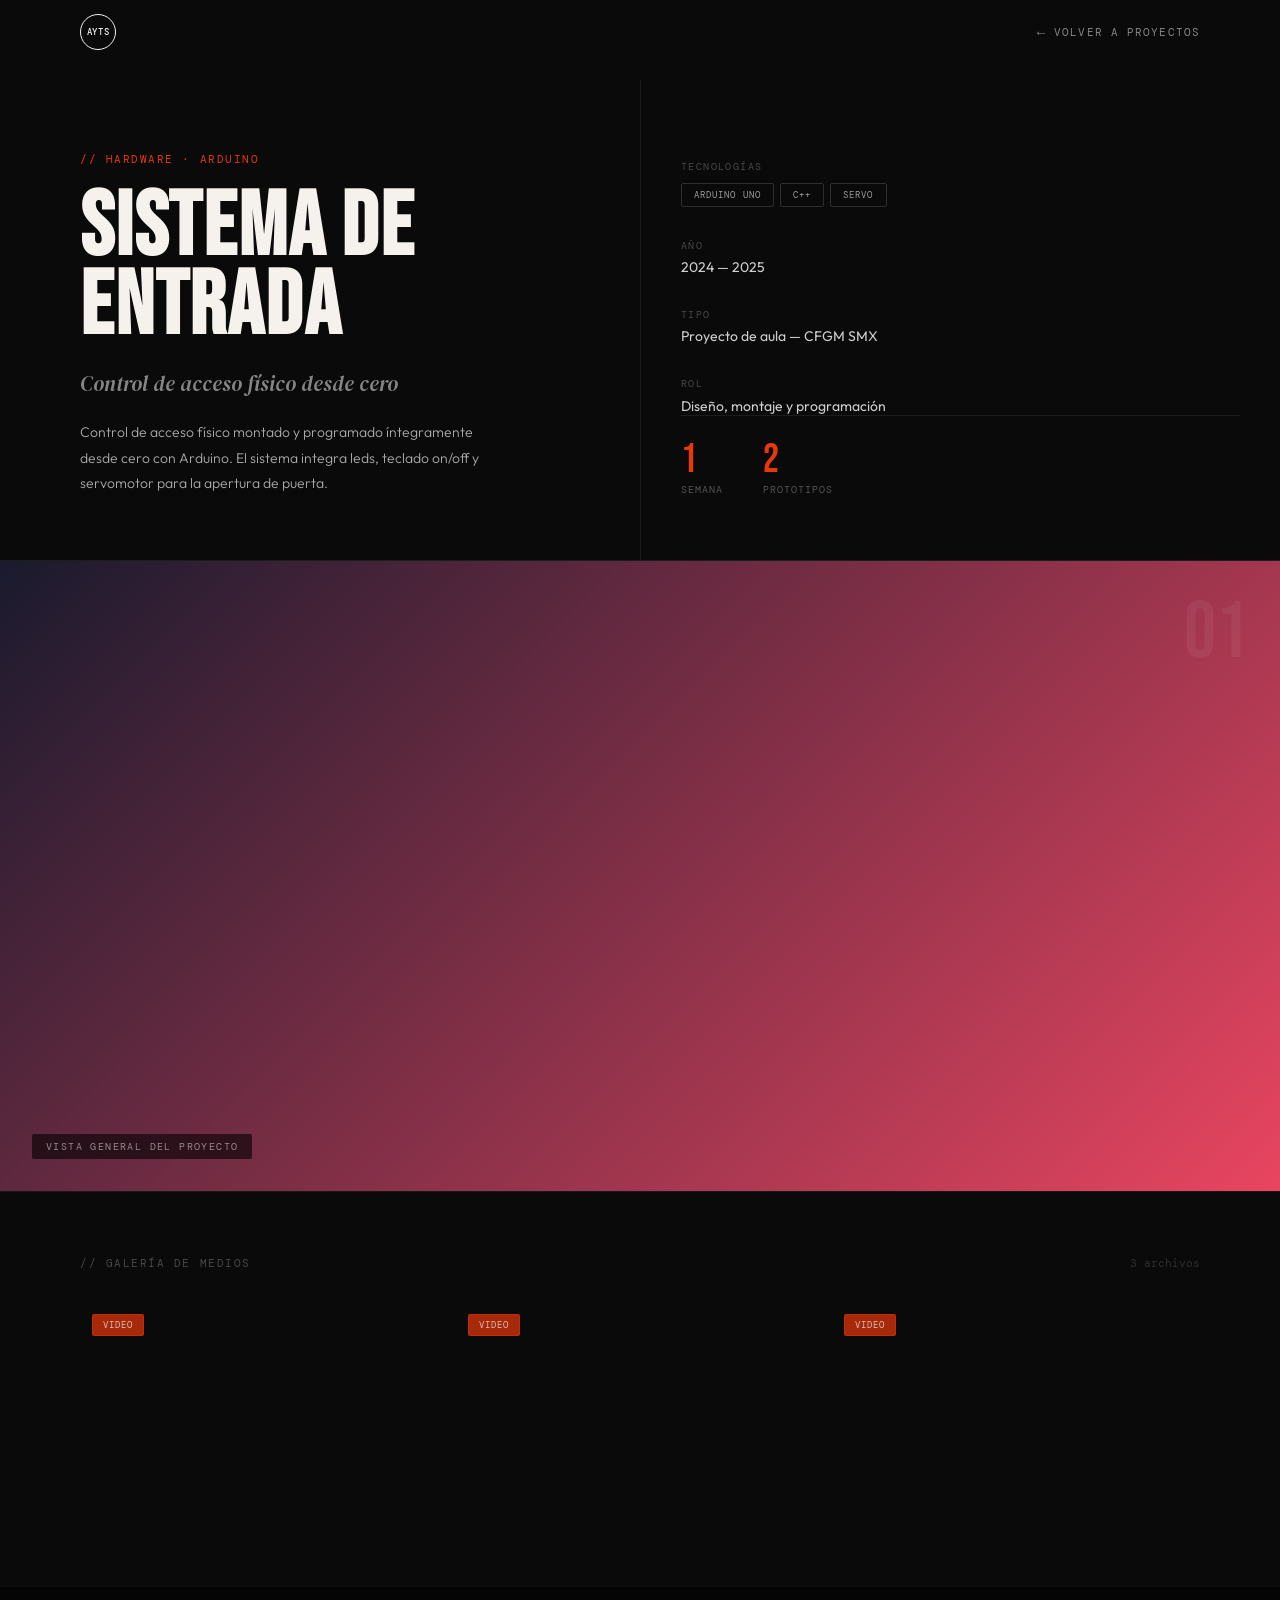
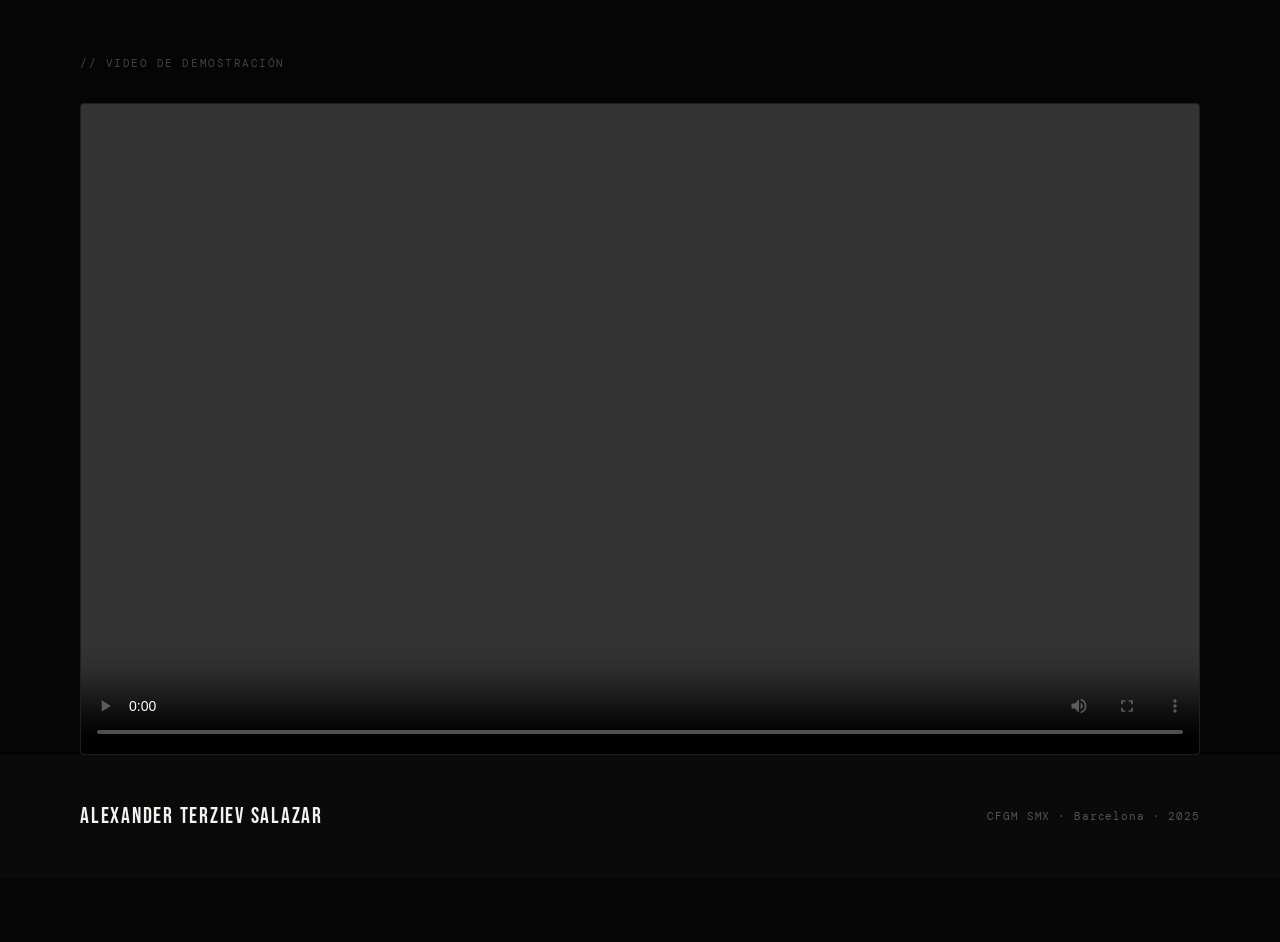
==== proyecto_sde.html @ ef675b53 "yata" ====
<!DOCTYPE html>
<html lang="es">
<head>
  <meta charset="UTF-8" />
  <meta name="viewport" content="width=device-width, initial-scale=1.0" />
  <title>Proyecto — Alexander Terziev Salazar</title>
  <link rel="preconnect" href="https://fonts.googleapis.com">
  <link href="https://fonts.googleapis.com/css2?family=Bebas+Neue&family=DM+Serif+Display:ital@0;1&family=DM+Mono:wght@400;500&family=Outfit:wght@300;400;600&display=swap" rel="stylesheet">
  <style>
    *, *::before, *::after { box-sizing: border-box; margin: 0; padding: 0; }

    :root {
      --black: #0a0a0a;
      --white: #f5f2ee;
      --cream: #f0ece5;
      --accent: #e8370a;
      --gray: #888;
      --border: rgba(0,0,0,0.1);
      --font-display: 'Bebas Neue', sans-serif;
      --font-serif: 'DM Serif Display', serif;
      --font-mono: 'DM Mono', monospace;
      --font-body: 'Outfit', sans-serif;
    }

    html { scroll-behavior: smooth; }

    body {
      font-family: var(--font-body);
      background: var(--white);
      color: var(--black);
      overflow-x: hidden;
    }

    /* ===== NAVBAR ===== */
    nav {
      position: fixed;
      top: 0; left: 0; right: 0;
      z-index: 200;
      background: var(--black);
      padding: 0.9rem 0;
    }

    .nav-inner {
      max-width: 1200px;
      margin: 0 auto;
      padding: 0 2.5rem;
      display: flex;
      align-items: center;
      justify-content: space-between;
    }

    .nav-logo {
      width: 36px; height: 36px;
      border: 1.5px solid var(--white);
      border-radius: 50%;
      display: flex; align-items: center; justify-content: center;
      text-decoration: none;
    }

    .nav-logo span {
      font-family: var(--font-mono);
      font-size: 9px; font-weight: 500;
      color: var(--white); letter-spacing: 0.08em;
    }

    .nav-back {
      font-family: var(--font-mono);
      font-size: 11px;
      color: rgba(255,255,255,0.5);
      text-decoration: none;
      letter-spacing: 0.1em;
      text-transform: uppercase;
      display: flex; align-items: center; gap: 8px;
      transition: color 0.2s;
    }
    .nav-back:hover { color: var(--white); }
    .nav-back::before { content: '←'; font-size: 14px; }

    .nav-index {
      font-family: var(--font-mono);
      font-size: 11px;
      color: rgba(255,255,255,0.3);
      letter-spacing: 0.08em;
    }

    /* ===== HERO CABECERA ===== */
    .proj-header {
      padding-top: 80px;
      background: var(--black);
      color: var(--white);
      display: grid;
      grid-template-columns: 1fr 1fr;
      min-height: 52vh;
      border-bottom: 1px solid rgba(255,255,255,0.08);
    }

    .proj-header-left {
      padding: 4rem 2.5rem 4rem;
      max-width: 600px;
      margin-left: auto;
      display: flex;
      flex-direction: column;
      justify-content: flex-end;
      gap: 1.4rem;
      animation: fadeUp 0.6s ease both 0.1s;
    }

    .proj-header-right {
      padding: 4rem 2.5rem 4rem;
      display: flex;
      flex-direction: column;
      justify-content: space-between;
      animation: fadeUp 0.6s ease both 0.25s;
      border-left: 1px solid rgba(255,255,255,0.08);
    }

    .proj-kicker {
      font-family: var(--font-mono);
      font-size: 11px;
      letter-spacing: 0.14em;
      text-transform: uppercase;
      color: var(--accent);
    }

    .proj-title {
      font-family: var(--font-display);
      font-size: clamp(56px, 7vw, 100px);
      line-height: 0.88;
      letter-spacing: 0.02em;
      color: var(--white);
    }

    .proj-subtitle {
      font-family: var(--font-serif);
      font-style: italic;
      font-size: 1.3rem;
      color: rgba(255,255,255,0.5);
      line-height: 1.4;
    }

    .proj-desc-full {
      font-size: 14px;
      font-weight: 300;
      line-height: 1.8;
      color: rgba(255,255,255,0.65);
      max-width: 420px;
    }

    /* Meta info right */
    .proj-meta-top {
      display: flex;
      flex-direction: column;
      gap: 2rem;
      padding-top: 1rem;
    }

    .meta-block { display: flex; flex-direction: column; gap: 0.4rem; }

    .meta-label {
      font-family: var(--font-mono);
      font-size: 10px;
      letter-spacing: 0.14em;
      text-transform: uppercase;
      color: rgba(255,255,255,0.25);
    }

    .meta-value {
      font-family: var(--font-body);
      font-size: 14px;
      font-weight: 400;
      color: rgba(255,255,255,0.8);
    }

    .tech-tags {
      display: flex;
      flex-wrap: wrap;
      gap: 6px;
      margin-top: 0.2rem;
    }

    .tech-tag {
      font-family: var(--font-mono);
      font-size: 9px;
      letter-spacing: 0.12em;
      text-transform: uppercase;
      padding: 5px 12px;
      border: 1px solid rgba(255,255,255,0.15);
      border-radius: 2px;
      color: rgba(255,255,255,0.6);
      background: transparent;
      transition: all 0.2s;
    }
    .tech-tag:hover {
      border-color: var(--accent);
      color: var(--accent);
    }

    .proj-meta-bottom {
      border-top: 1px solid rgba(255,255,255,0.08);
      padding-top: 1.5rem;
      display: flex;
      gap: 2.5rem;
    }

    .stat-item { display: flex; flex-direction: column; gap: 0.2rem; }

    .stat-num {
      font-family: var(--font-display);
      font-size: 40px;
      color: var(--accent);
      line-height: 1;
    }

    .stat-label {
      font-family: var(--font-mono);
      font-size: 10px;
      color: rgba(255,255,255,0.3);
      letter-spacing: 0.1em;
      text-transform: uppercase;
    }

    /* ===== GALERÍA PRINCIPAL ===== */
    .gallery-section {
      padding: 0;
      background: var(--black);
    }

    /* Imagen hero grande */
    .gallery-hero {
      width: 100%;
      height: 70vh;
      position: relative;
      overflow: hidden;
      cursor: pointer;
    }

    .gallery-hero-inner {
      width: 100%;
      height: 100%;
      /* 
        ============================================================
        FOTO / VIDEO PRINCIPAL
        Reemplaza el background-image con tu imagen:
          background-image: url('tu-foto.jpg');
        O si prefieres video, descomenta el <video> dentro del HTML.
        ============================================================
      */
      background: linear-gradient(135deg, #1a1a2e 0%, #e94560 100%);
      background-size: cover;
      background-position: center;
      transition: transform 0.6s ease;
    }

    .gallery-hero:hover .gallery-hero-inner { transform: scale(1.02); }

    .gallery-hero-label {
      position: absolute;
      bottom: 2rem; left: 2rem;
      font-family: var(--font-mono);
      font-size: 10px;
      letter-spacing: 0.14em;
      text-transform: uppercase;
      color: rgba(255,255,255,0.5);
      background: rgba(0,0,0,0.6);
      padding: 6px 14px;
      border-radius: 2px;
      backdrop-filter: blur(4px);
    }

    .gallery-hero-num {
      position: absolute;
      top: 2rem; right: 2rem;
      font-family: var(--font-display);
      font-size: 80px;
      color: rgba(255,255,255,0.06);
      line-height: 1;
      pointer-events: none;
      user-select: none;
    }

    /* Expand icon */
    .expand-icon {
      position: absolute;
      bottom: 2rem; right: 2rem;
      width: 44px; height: 44px;
      border: 1px solid rgba(255,255,255,0.2);
      border-radius: 50%;
      display: flex; align-items: center; justify-content: center;
      font-size: 18px;
      color: rgba(255,255,255,0.6);
      transition: all 0.2s;
      backdrop-filter: blur(4px);
      background: rgba(0,0,0,0.3);
    }
    .gallery-hero:hover .expand-icon {
      border-color: var(--accent);
      color: var(--accent);
    }

    /* ===== GRID DE MEDIOS ===== */
    .media-section {
      padding: 4rem 0;
      background: var(--black);
      border-top: 1px solid rgba(255,255,255,0.06);
    }

    .media-section-inner {
      max-width: 1200px;
      margin: 0 auto;
      padding: 0 2.5rem;
    }

    .media-section-header {
      display: flex;
      align-items: baseline;
      justify-content: space-between;
      margin-bottom: 2rem;
    }

    .media-label {
      font-family: var(--font-mono);
      font-size: 11px;
      letter-spacing: 0.14em;
      text-transform: uppercase;
      color: rgba(255,255,255,0.25);
    }

    .media-count {
      font-family: var(--font-mono);
      font-size: 11px;
      color: rgba(255,255,255,0.15);
    }

    /* Grid de 3 columnas con variación de tamaños */
    .media-grid {
      display: grid;
      grid-template-columns: repeat(3, 1fr);
      gap: 8px;
    }

    .media-item {
      position: relative;
      overflow: hidden;
      cursor: pointer;
      border-radius: 3px;
    }

    .media-item--tall { grid-row: span 2; }
    .media-item--wide { grid-column: span 2; }

    .media-thumb {
      width: 100%;
      height: 220px;
      object-fit: cover;
      display: block;
      transition: transform 0.5s ease;
    }

    .media-item--tall .media-thumb { height: 100%; min-height: 448px; }
    .media-item--wide .media-thumb { height: 220px; }

    /* Placeholder cuando no hay imagen real */
    .media-placeholder {
      width: 100%;
      height: 220px;
      display: flex;
      flex-direction: column;
      align-items: center;
      justify-content: center;
      gap: 12px;
      transition: all 0.3s;
      position: relative;
      overflow: hidden;
    }

    .media-item--tall .media-placeholder { height: 100%; min-height: 448px; }
    .media-item--wide .media-placeholder { height: 220px; }

    .media-placeholder::before {
      content: '';
      position: absolute;
      inset: 0;
      background: linear-gradient(135deg, rgba(255,255,255,0.03) 0%, transparent 100%);
    }

    /* Colores de placeholder variados */
    .ph-1  { background: #111216; border: 1px dashed rgba(255,255,255,0.08); }
    .ph-2  { background: #12100e; border: 1px dashed rgba(255,255,255,0.08); }
    .ph-3  { background: #0e1115; border: 1px dashed rgba(255,255,255,0.08); }
    .ph-4  { background: #111210; border: 1px dashed rgba(255,255,255,0.08); }
    .ph-5  { background: #100e12; border: 1px dashed rgba(255,255,255,0.08); }

    .media-placeholder-icon {
      font-size: 32px;
      opacity: 0.2;
    }

    .media-placeholder-text {
      font-family: var(--font-mono);
      font-size: 9px;
      letter-spacing: 0.16em;
      text-transform: uppercase;
      color: rgba(255,255,255,0.18);
      text-align: center;
      line-height: 1.6;
    }

    .media-item:hover .media-placeholder {
      border-color: rgba(232,55,10,0.3);
    }
    .media-item:hover .media-placeholder-icon { opacity: 0.4; }

    /* Overlay hover */
    .media-overlay {
      position: absolute;
      inset: 0;
      background: rgba(232, 55, 10, 0.0);
      display: flex;
      align-items: center;
      justify-content: center;
      transition: background 0.3s;
    }

    .media-item:hover .media-overlay { background: rgba(232, 55, 10, 0.08); }

    .media-overlay-icon {
      font-size: 24px;
      color: white;
      opacity: 0;
      transform: scale(0.8);
      transition: all 0.3s;
    }
    .media-item:hover .media-overlay-icon { opacity: 0.8; transform: scale(1); }

    /* Badge tipo (foto / video) */
    .media-badge {
      position: absolute;
      top: 12px; left: 12px;
      font-family: var(--font-mono);
      font-size: 9px;
      letter-spacing: 0.12em;
      text-transform: uppercase;
      padding: 4px 10px;
      border-radius: 2px;
      color: rgba(255,255,255,0.7);
    }
    .media-badge--photo { background: rgba(0,0,0,0.5); border: 1px solid rgba(255,255,255,0.1); }
    .media-badge--video { background: rgba(232,55,10,0.7); border: 1px solid rgba(232,55,10,0.4); }

    /* ===== SECCIÓN VIDEO EMBED ===== */
    .video-section {
      padding: 4rem 0;
      background: #050505;
      border-top: 1px solid rgba(255,255,255,0.04);
    }

    .video-section-inner {
      max-width: 1200px;
      margin: 0 auto;
      padding: 0 2.5rem;
    }

    .video-section-header {
      margin-bottom: 2rem;
    }

    .video-wrap {
      position: relative;
      width: 100%;
      padding-bottom: 56.25%; /* 16:9 */
      background: #111;
      border-radius: 4px;
      overflow: hidden;
      border: 1px solid rgba(255,255,255,0.06);
    }

    .video-wrap iframe,
    .video-wrap video {
      position: absolute;
      top: 0; left: 0;
      width: 100%; height: 100%;
      border: none;
    }

    /* Placeholder para cuando no hay video */
    .video-placeholder {
      position: absolute;
      top: 0; left: 0; right: 0; bottom: 0;
      display: flex;
      flex-direction: column;
      align-items: center;
      justify-content: center;
      gap: 16px;
    }

    .video-play-btn {
      width: 72px; height: 72px;
      border: 2px solid rgba(255,255,255,0.15);
      border-radius: 50%;
      display: flex; align-items: center; justify-content: center;
      font-size: 26px;
      color: rgba(255,255,255,0.3);
    }

    .video-placeholder-text {
      font-family: var(--font-mono);
      font-size: 10px;
      letter-spacing: 0.16em;
      text-transform: uppercase;
      color: rgba(255,255,255,0.15);
      text-align: center;
      line-height: 1.8;
    }

    /* ===== DESCRIPCIÓN LARGA ===== */
    .details-section {
      padding: 5rem 0;
      background: var(--cream);
      border-top: 1px solid var(--border);
    }

    .details-inner {
      max-width: 1200px;
      margin: 0 auto;
      padding: 0 2.5rem;
      display: grid;
      grid-template-columns: 1fr 2fr;
      gap: 6rem;
      align-items: start;
    }

    .details-sidebar { position: sticky; top: 100px; }

    .details-sidebar-label {
      font-family: var(--font-mono);
      font-size: 11px;
      letter-spacing: 0.14em;
      text-transform: uppercase;
      color: var(--gray);
      margin-bottom: 2rem;
    }

    .sidebar-list { display: flex; flex-direction: column; gap: 1rem; }

    .sidebar-item { display: flex; flex-direction: column; gap: 0.3rem; }

    .sidebar-item-label {
      font-family: var(--font-mono);
      font-size: 10px;
      letter-spacing: 0.12em;
      text-transform: uppercase;
      color: #aaa;
    }

    .sidebar-item-value {
      font-size: 14px;
      font-weight: 400;
      color: var(--black);
    }

    .details-content { display: flex; flex-direction: column; gap: 2rem; }

    .details-content h2 {
      font-family: var(--font-serif);
      font-size: 2rem;
      font-weight: 400;
      color: var(--black);
      line-height: 1.25;
    }

    .details-content p {
      font-size: 15px;
      font-weight: 300;
      line-height: 1.85;
      color: #444;
      /* 
        ============================================================
        TEXTO DEL PROYECTO
        Edita este texto con la descripción de tu proyecto.
        ============================================================
      */
    }

    .details-content p + p { margin-top: 1rem; }

    /* ===== LIGHTBOX ===== */
    .lightbox {
      position: fixed;
      inset: 0;
      z-index: 999;
      background: rgba(0,0,0,0.96);
      display: none;
      align-items: center;
      justify-content: center;
      padding: 2rem;
    }

    .lightbox.active { display: flex; }

    .lightbox-close {
      position: absolute;
      top: 1.5rem; right: 2rem;
      font-size: 28px;
      color: rgba(255,255,255,0.4);
      cursor: pointer;
      background: none; border: none;
      font-family: var(--font-body);
      transition: color 0.2s;
      line-height: 1;
    }
    .lightbox-close:hover { color: var(--white); }

    .lightbox-img {
      max-width: 90vw;
      max-height: 85vh;
      object-fit: contain;
      border-radius: 3px;
    }

    /* ===== FOOTER ===== */
    footer {
      background: var(--black);
      padding: 3rem 0;
    }

    .footer-inner {
      max-width: 1200px;
      margin: 0 auto;
      padding: 0 2.5rem;
      display: flex;
      align-items: center;
      justify-content: space-between;
    }

    .footer-name {
      font-family: var(--font-display);
      font-size: 22px;
      letter-spacing: 0.08em;
      color: var(--white);
    }

    .footer-sub {
      font-family: var(--font-mono);
      font-size: 11px;
      color: rgba(255,255,255,0.3);
      letter-spacing: 0.08em;
    }

    /* ===== ANIMACIONES ===== */
    @keyframes fadeUp {
      from { opacity: 0; transform: translateY(24px); }
      to   { opacity: 1; transform: translateY(0); }
    }

    /* ===== RESPONSIVE ===== */
    @media (max-width: 900px) {
      .proj-header {
        grid-template-columns: 1fr;
      }
      .proj-header-left { max-width: 100%; margin: 0; padding: 3rem 1.5rem 2rem; }
      .proj-header-right { border-left: none; border-top: 1px solid rgba(255,255,255,0.08); padding: 2rem 1.5rem; }
      .media-grid { grid-template-columns: repeat(2, 1fr); }
      .media-item--wide { grid-column: span 2; }
      .details-inner { grid-template-columns: 1fr; gap: 2.5rem; }
      .details-sidebar { position: static; }
    }

    @media (max-width: 600px) {
      .proj-title { font-size: clamp(48px, 12vw, 80px); }
      .media-grid { grid-template-columns: 1fr; }
      .media-item--tall, .media-item--wide { grid-column: span 1; grid-row: span 1; }
      .media-item--tall .media-placeholder { min-height: 260px; }
      .footer-inner { flex-direction: column; gap: 0.5rem; text-align: center; }
    }
  </style>
</head>
<body>

  <!-- NAVBAR -->
  <nav>
    <div class="nav-inner">
      <a href="index.html" class="nav-logo"><span>AYTS</span></a>
      <a href="index.html#proyectos" class="nav-back">Volver a proyectos</a>
    </div>
  </nav>

  <!-- CABECERA DEL PROYECTO -->
  <header class="proj-header">

    <div class="proj-header-left">
      <!-- ============================================================
           EDITA AQUÍ: kicker, título y subtítulo del proyecto
           ============================================================ -->
      <p class="proj-kicker">// Hardware · Arduino</p>
      <h1 class="proj-title">Sistema de Entrada</h1>
      <p class="proj-subtitle">Control de acceso físico desde cero</p>
      <p class="proj-desc-full">
        Control de acceso físico montado y programado íntegramente desde cero con Arduino. 
        El sistema integra leds, teclado on/off y servomotor para 
        la apertura de puerta.
      </p>
    </div>

    <div class="proj-header-right">
      <div class="proj-meta-top">
        <!-- ============================================================
             EDITA AQUÍ: tecnologías, año, tipo
             ============================================================ -->
        <div class="meta-block">
          <span class="meta-label">Tecnologías</span>
          <div class="tech-tags">
            <span class="tech-tag">Arduino UNO</span>
            <span class="tech-tag">C++</span>
            <span class="tech-tag">Servo</span>
          </div>
        </div>

        <div class="meta-block">
          <span class="meta-label">Año</span>
          <span class="meta-value">2024 — 2025</span>
        </div>

        <div class="meta-block">
          <span class="meta-label">Tipo</span>
          <span class="meta-value">Proyecto de aula — CFGM SMX</span>
        </div>

        <div class="meta-block">
          <span class="meta-label">Rol</span>
          <span class="meta-value">Diseño, montaje y programación</span>
        </div>
      </div>

      <div class="proj-meta-bottom">
        <!-- ============================================================
             EDITA AQUÍ: estadísticas del proyecto
             ============================================================ -->
        <div class="stat-item">
          <span class="stat-num">1</span>
          <span class="stat-label">Semana</span>
        </div>
        <div class="stat-item">
          <span class="stat-num">2</span>
          <span class="stat-label">Prototipos</span>
        </div>
      </div>
    </div>

  </header>

  <!-- IMAGEN HERO GRANDE -->
  <section class="gallery-section">
    <div class="gallery-hero" onclick="openLightbox(this)">
      <div class="gallery-hero-inner"
           style="
             /* ============================================================
                FOTO PRINCIPAL DEL PROYECTO — IMAGEN GRANDE
                Descomenta la línea siguiente y pon la ruta de tu imagen:
                background-image: url('fotos/proyecto-portada.jpg');
                background-size: cover;
                background-position: center;
                ============================================================ */
           ">
      </div>

      <!-- Si prefieres VIDEO en lugar de imagen, descomenta esto:-->
      <video autoplay muted loop playsinline style="position:absolute;inset:0;width:100%;height:100%;object-fit:cover;">
        <source src="videos/ArduinoSimulación1.1.mp4" type="video/mp4">
      </video>
      <!---->

      <span class="gallery-hero-num">01</span>
      <span class="gallery-hero-label">Vista general del proyecto</span>
    </div>
  </section>

  <!-- GRID DE FOTOS Y VIDEOS -->
  <section class="media-section">
    <div class="media-section-inner">
      <div class="media-section-header">
        <span class="media-label">// Galería de medios</span>
        <span class="media-count">3 archivos</span>
      </div>

      <div class="media-grid">

        <!-- ITEM 3 — VIDEO -->
        <div class="media-item">
  
            <video class="media-thumb" autoplay muted loop playsinline src="videos/Arduino_Fisico.mp4"></video>
          
          <span class="media-badge media-badge--video">Video</span>
        </div>
        
        <!-- ITEM 3 — VIDEO -->
        <div class="media-item">
  
            <video class="media-thumb" autoplay muted loop playsinline src="videos/ArduinoSimulacion1.0.mp4"></video>
          
          <span class="media-badge media-badge--video">Video</span>
        </div>
        
        <!-- ITEM 3 — VIDEO -->
        <div class="media-item">
  
            <video class="media-thumb" autoplay muted loop playsinline src="videos/ArduinoSimulación1.1.mp4"></video>
          
          <span class="media-badge media-badge--video">Video</span>
        </div>


      </div>
    </div>
  </section>

  <!-- SECCIÓN VIDEO EMBED (YouTube / video local) -->
  <section class="video-section">
    <div class="video-section-inner">
      <div class="video-section-header">
        <span class="media-label" style="color:rgba(255,255,255,0.25);">// Video de demostración</span>
      </div>

      <div class="video-wrap">
        
          OPCIÓN B — Video local:
          <video controls >
            <source src="videos/Arduino_Fisico.mp4" type="video/mp4">
          </video>
        
      </div>
    </div>


  <!-- FOOTER -->
  <footer>
    <div class="footer-inner">
      <p class="footer-name">Alexander Terziev Salazar</p>
      <p class="footer-sub">CFGM SMX · Barcelona · 2025</p>
    </div>
  </footer>

  <!-- LIGHTBOX -->
  <div class="lightbox" id="lightbox" onclick="closeLightbox(event)">
    <button class="lightbox-close" onclick="closeLightbox()">✕</button>
    <img class="lightbox-img" id="lightbox-img" src="" alt="">
  </div>

  <script>
    function openLightbox(el) {
      const img = el.querySelector('img');
      if (!img) return; // no abre si es placeholder
      document.getElementById('lightbox-img').src = img.src;
      document.getElementById('lightbox').classList.add('active');
      document.body.style.overflow = 'hidden';
    }

    function closeLightbox(e) {
      if (e && e.target !== document.getElementById('lightbox') && !e.target.classList.contains('lightbox-close')) return;
      document.getElementById('lightbox').classList.remove('active');
      document.body.style.overflow = '';
    }

    document.addEventListener('keydown', e => {
      if (e.key === 'Escape') {
        document.getElementById('lightbox').classList.remove('active');
        document.body.style.overflow = '';
      }
    });
  </script>

</body>
</html>
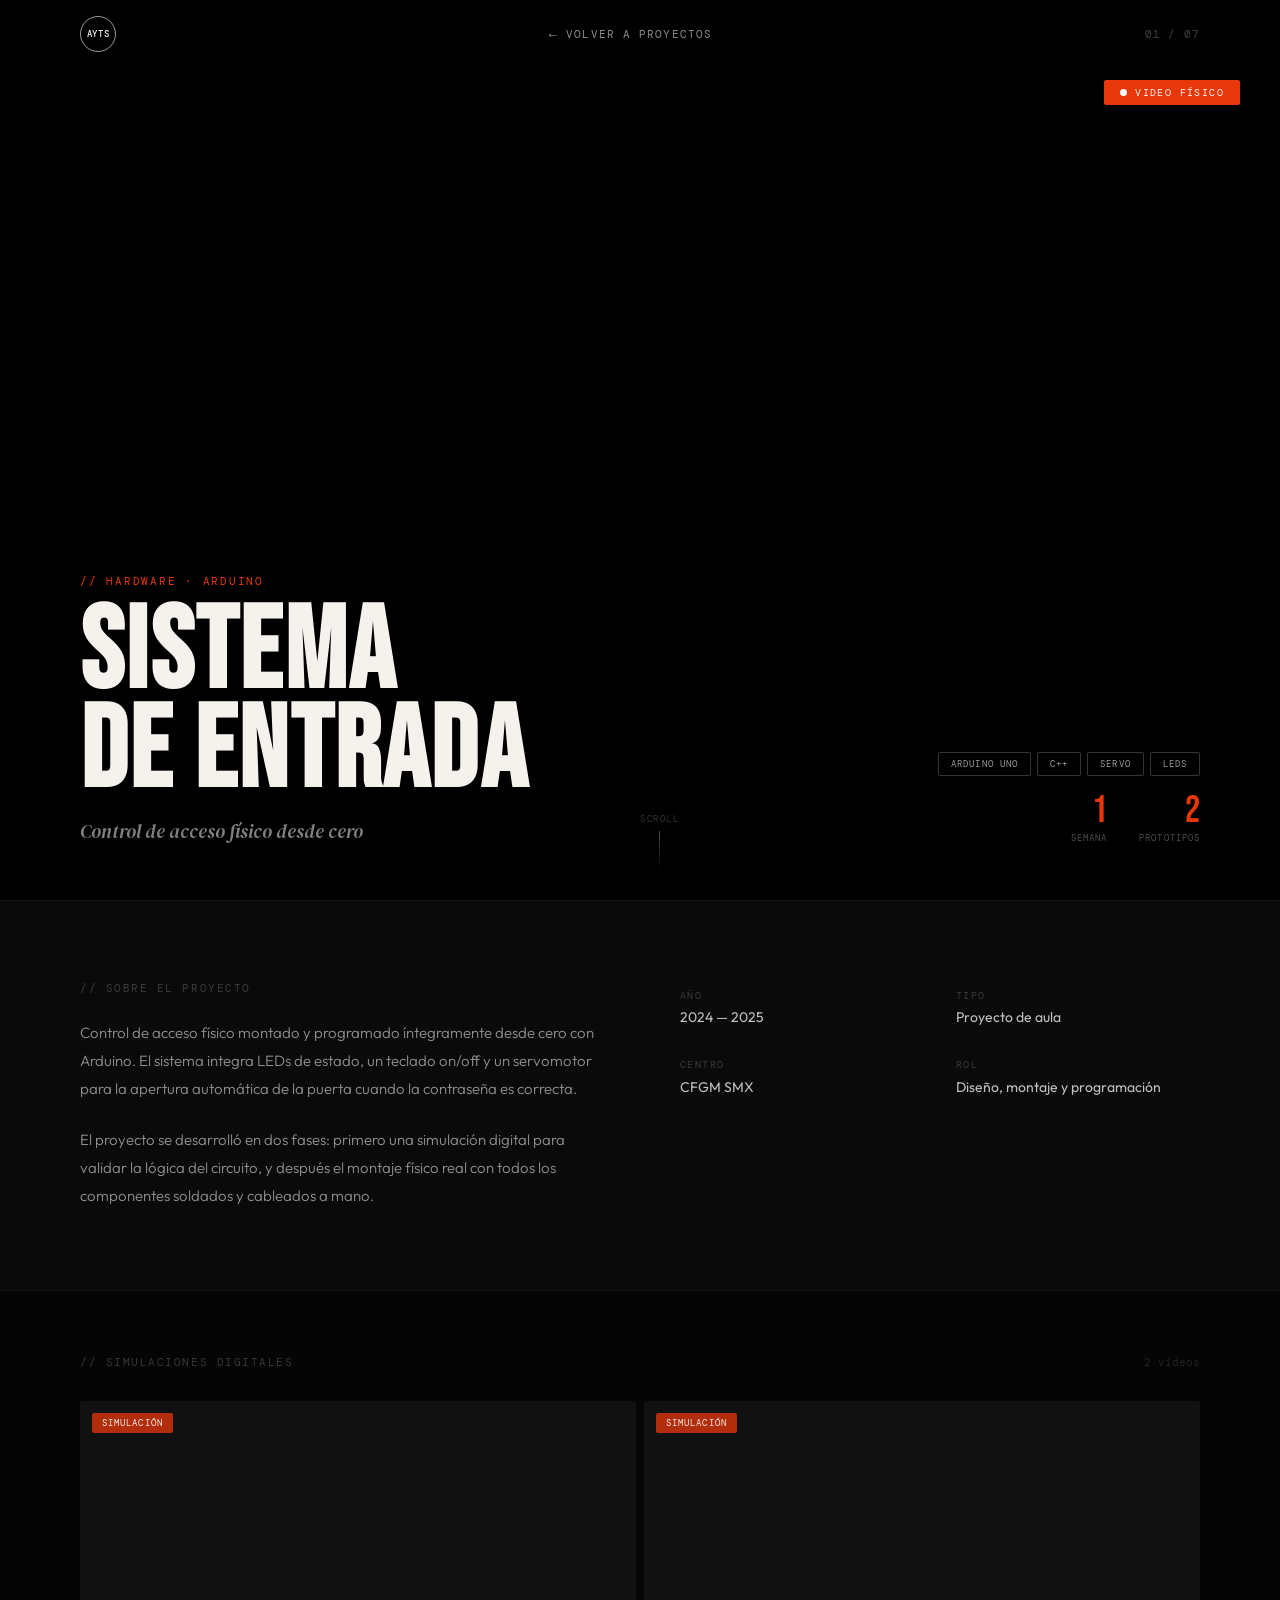
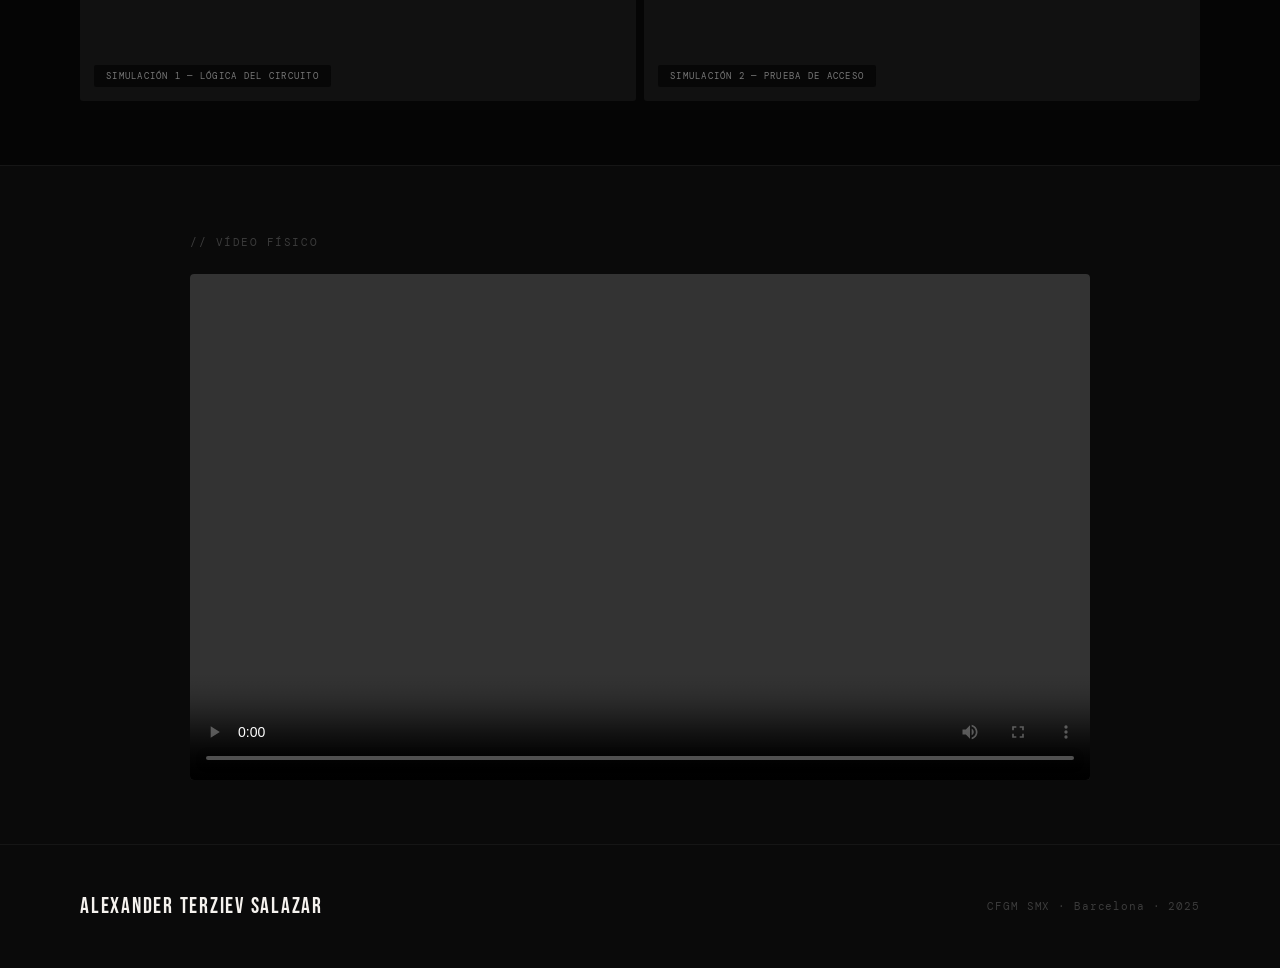
==== commit 7603fe49: "Terminado" ====
--- a/proyecto_sde.html
+++ b/proyecto_sde.html
@@ -3,7 +3,7 @@
 <head>
   <meta charset="UTF-8" />
   <meta name="viewport" content="width=device-width, initial-scale=1.0" />
-  <title>Proyecto — Alexander Terziev Salazar</title>
+  <title>Sistema de Entrada — Alexander Terziev Salazar</title>
   <link rel="preconnect" href="https://fonts.googleapis.com">
   <link href="https://fonts.googleapis.com/css2?family=Bebas+Neue&family=DM+Serif+Display:ital@0;1&family=DM+Mono:wght@400;500&family=Outfit:wght@300;400;600&display=swap" rel="stylesheet">
   <style>
@@ -23,11 +23,10 @@
     }
 
     html { scroll-behavior: smooth; }
-
     body {
       font-family: var(--font-body);
-      background: var(--white);
-      color: var(--black);
+      background: var(--black);
+      color: var(--white);
       overflow-x: hidden;
     }
 
@@ -36,8 +35,9 @@
       position: fixed;
       top: 0; left: 0; right: 0;
       z-index: 200;
-      background: var(--black);
-      padding: 0.9rem 0;
+      /* transparente sobre el video hero */
+      background: linear-gradient(to bottom, rgba(0,0,0,0.7) 0%, transparent 100%);
+      padding: 1rem 0;
     }
 
     .nav-inner {
@@ -51,12 +51,11 @@
 
     .nav-logo {
       width: 36px; height: 36px;
-      border: 1.5px solid var(--white);
+      border: 1.5px solid rgba(255,255,255,0.6);
       border-radius: 50%;
       display: flex; align-items: center; justify-content: center;
       text-decoration: none;
     }
-
     .nav-logo span {
       font-family: var(--font-mono);
       font-size: 9px; font-weight: 500;
@@ -66,7 +65,7 @@
     .nav-back {
       font-family: var(--font-mono);
       font-size: 11px;
-      color: rgba(255,255,255,0.5);
+      color: rgba(255,255,255,0.55);
       text-decoration: none;
       letter-spacing: 0.1em;
       text-transform: uppercase;
@@ -79,79 +78,253 @@
     .nav-index {
       font-family: var(--font-mono);
       font-size: 11px;
+      color: rgba(255,255,255,0.25);
+      letter-spacing: 0.08em;
+    }
+
+    /* ===================================================
+       HERO — VIDEO FÍSICO A PANTALLA COMPLETA
+    =================================================== */
+    .video-hero {
+      position: relative;
+      width: 100%;
+      height: 100vh;
+      overflow: hidden;
+      background: #000;
+    }
+
+    .video-hero video {
+      position: absolute;
+      inset: 0;
+      width: 100%;
+      height: 100%;
+      object-fit: cover;
+    }
+
+    /* Degradado inferior para que el texto sea legible */
+    .video-hero-overlay {
+      position: absolute;
+      inset: 0;
+      background: linear-gradient(
+        to bottom,
+        rgba(0,0,0,0.15) 0%,
+        transparent 30%,
+        transparent 50%,
+        rgba(0,0,0,0.75) 85%,
+        rgba(0,0,0,0.95) 100%
+      );
+    }
+
+    /* Contenido encima del video */
+    .video-hero-content {
+      position: absolute;
+      bottom: 0; left: 0; right: 0;
+      padding: 3.5rem 2.5rem;
+      max-width: 1200px;
+      margin: 0 auto;
+      display: flex;
+      align-items: flex-end;
+      justify-content: space-between;
+      gap: 2rem;
+    }
+
+    .video-hero-left {
+      display: flex;
+      flex-direction: column;
+      gap: 1rem;
+      animation: fadeUp 0.7s ease both 0.15s;
+    }
+
+    .hero-kicker {
+      font-family: var(--font-mono);
+      font-size: 11px;
+      letter-spacing: 0.16em;
+      text-transform: uppercase;
+      color: var(--accent);
+    }
+
+    .hero-title {
+      font-family: var(--font-display);
+      font-size: clamp(64px, 9vw, 130px);
+      line-height: 0.86;
+      letter-spacing: 0.02em;
+      color: var(--white);
+    }
+
+    .hero-subtitle {
+      font-family: var(--font-serif);
+      font-style: italic;
+      font-size: 1.2rem;
+      color: rgba(255,255,255,0.5);
+    }
+
+    .video-hero-right {
+      display: flex;
+      flex-direction: column;
+      align-items: flex-end;
+      gap: 1rem;
+      animation: fadeUp 0.7s ease both 0.3s;
+      flex-shrink: 0;
+    }
+
+    .tech-tags {
+      display: flex;
+      flex-wrap: wrap;
+      gap: 6px;
+      justify-content: flex-end;
+    }
+
+    .tech-tag {
+      font-family: var(--font-mono);
+      font-size: 9px;
+      letter-spacing: 0.12em;
+      text-transform: uppercase;
+      padding: 5px 12px;
+      border: 1px solid rgba(255,255,255,0.2);
+      border-radius: 2px;
+      color: rgba(255,255,255,0.6);
+      background: rgba(0,0,0,0.4);
+      backdrop-filter: blur(4px);
+    }
+
+    .hero-meta-row {
+      display: flex;
+      gap: 2rem;
+      align-items: flex-end;
+    }
+
+    .hero-stat {
+      display: flex;
+      flex-direction: column;
+      align-items: flex-end;
+      gap: 2px;
+    }
+
+    .hero-stat-num {
+      font-family: var(--font-display);
+      font-size: 38px;
+      color: var(--accent);
+      line-height: 1;
+    }
+
+    .hero-stat-label {
+      font-family: var(--font-mono);
+      font-size: 9px;
+      letter-spacing: 0.12em;
+      text-transform: uppercase;
       color: rgba(255,255,255,0.3);
-      letter-spacing: 0.08em;
-    }
-
-    /* ===== HERO CABECERA ===== */
-    .proj-header {
-      padding-top: 80px;
+    }
+
+    /* Badge "Video físico" en esquina superior derecha del hero */
+    .video-badge-live {
+      position: absolute;
+      top: 5rem; right: 2.5rem;
+      font-family: var(--font-mono);
+      font-size: 10px;
+      letter-spacing: 0.14em;
+      text-transform: uppercase;
+      color: var(--white);
+      background: var(--accent);
+      padding: 6px 16px;
+      border-radius: 2px;
+      display: flex;
+      align-items: center;
+      gap: 8px;
+      animation: fadeUp 0.5s ease both 0.4s;
+    }
+
+    .live-dot {
+      width: 7px; height: 7px;
+      border-radius: 50%;
+      background: #fff;
+      animation: blink 1.5s infinite;
+    }
+
+    @keyframes blink {
+      0%, 100% { opacity: 1; }
+      50% { opacity: 0.3; }
+    }
+
+    /* Scroll hint */
+    .scroll-hint {
+      position: absolute;
+      bottom: 1.8rem;
+      left: 50%;
+      transform: translateX(-50%);
+      display: flex;
+      flex-direction: column;
+      align-items: center;
+      gap: 6px;
+      animation: fadeUp 1s ease both 0.8s;
+    }
+
+    .scroll-hint span {
+      font-family: var(--font-mono);
+      font-size: 9px;
+      letter-spacing: 0.18em;
+      text-transform: uppercase;
+      color: rgba(255,255,255,0.2);
+    }
+
+    .scroll-arrow {
+      width: 1px;
+      height: 40px;
+      background: linear-gradient(to bottom, rgba(255,255,255,0.3), transparent);
+      animation: scrollPulse 2s ease infinite;
+    }
+
+    @keyframes scrollPulse {
+      0% { transform: scaleY(0); transform-origin: top; opacity: 1; }
+      100% { transform: scaleY(1); transform-origin: top; opacity: 0; }
+    }
+
+    /* ===================================================
+       DESCRIPCIÓN DEL PROYECTO
+    =================================================== */
+    .proj-info {
       background: var(--black);
-      color: var(--white);
+      border-top: 1px solid rgba(255,255,255,0.06);
+      padding: 5rem 0;
+    }
+
+    .proj-info-inner {
+      max-width: 1200px;
+      margin: 0 auto;
+      padding: 0 2.5rem;
       display: grid;
       grid-template-columns: 1fr 1fr;
-      min-height: 52vh;
-      border-bottom: 1px solid rgba(255,255,255,0.08);
-    }
-
-    .proj-header-left {
-      padding: 4rem 2.5rem 4rem;
-      max-width: 600px;
-      margin-left: auto;
-      display: flex;
-      flex-direction: column;
-      justify-content: flex-end;
-      gap: 1.4rem;
-      animation: fadeUp 0.6s ease both 0.1s;
-    }
-
-    .proj-header-right {
-      padding: 4rem 2.5rem 4rem;
-      display: flex;
-      flex-direction: column;
-      justify-content: space-between;
-      animation: fadeUp 0.6s ease both 0.25s;
-      border-left: 1px solid rgba(255,255,255,0.08);
-    }
-
-    .proj-kicker {
+      gap: 5rem;
+      align-items: start;
+    }
+
+    .info-left { display: flex; flex-direction: column; gap: 1.5rem; }
+
+    .section-label {
       font-family: var(--font-mono);
       font-size: 11px;
       letter-spacing: 0.14em;
       text-transform: uppercase;
-      color: var(--accent);
-    }
-
-    .proj-title {
-      font-family: var(--font-display);
-      font-size: clamp(56px, 7vw, 100px);
-      line-height: 0.88;
-      letter-spacing: 0.02em;
-      color: var(--white);
-    }
-
-    .proj-subtitle {
-      font-family: var(--font-serif);
-      font-style: italic;
-      font-size: 1.3rem;
-      color: rgba(255,255,255,0.5);
-      line-height: 1.4;
-    }
-
-    .proj-desc-full {
-      font-size: 14px;
+      color: rgba(255,255,255,0.2);
+    }
+
+    .info-desc {
+      font-size: 15px;
       font-weight: 300;
-      line-height: 1.8;
-      color: rgba(255,255,255,0.65);
-      max-width: 420px;
-    }
-
-    /* Meta info right */
-    .proj-meta-top {
+      line-height: 1.85;
+      color: rgba(255,255,255,0.55);
+    }
+
+    .info-right {
       display: flex;
       flex-direction: column;
       gap: 2rem;
-      padding-top: 1rem;
+      padding-top: 0.5rem;
+    }
+
+    .meta-row {
+      display: grid;
+      grid-template-columns: 1fr 1fr;
+      gap: 2rem;
     }
 
     .meta-block { display: flex; flex-direction: column; gap: 0.4rem; }
@@ -161,279 +334,114 @@
       font-size: 10px;
       letter-spacing: 0.14em;
       text-transform: uppercase;
-      color: rgba(255,255,255,0.25);
+      color: rgba(255,255,255,0.2);
     }
 
     .meta-value {
       font-family: var(--font-body);
       font-size: 14px;
       font-weight: 400;
-      color: rgba(255,255,255,0.8);
-    }
-
-    .tech-tags {
-      display: flex;
-      flex-wrap: wrap;
-      gap: 6px;
-      margin-top: 0.2rem;
-    }
-
-    .tech-tag {
-      font-family: var(--font-mono);
-      font-size: 9px;
-      letter-spacing: 0.12em;
-      text-transform: uppercase;
-      padding: 5px 12px;
-      border: 1px solid rgba(255,255,255,0.15);
-      border-radius: 2px;
-      color: rgba(255,255,255,0.6);
-      background: transparent;
-      transition: all 0.2s;
-    }
-    .tech-tag:hover {
-      border-color: var(--accent);
-      color: var(--accent);
-    }
-
-    .proj-meta-bottom {
-      border-top: 1px solid rgba(255,255,255,0.08);
-      padding-top: 1.5rem;
-      display: flex;
-      gap: 2.5rem;
-    }
-
-    .stat-item { display: flex; flex-direction: column; gap: 0.2rem; }
-
-    .stat-num {
-      font-family: var(--font-display);
-      font-size: 40px;
-      color: var(--accent);
-      line-height: 1;
-    }
-
-    .stat-label {
-      font-family: var(--font-mono);
-      font-size: 10px;
-      color: rgba(255,255,255,0.3);
-      letter-spacing: 0.1em;
-      text-transform: uppercase;
-    }
-
-    /* ===== GALERÍA PRINCIPAL ===== */
-    .gallery-section {
-      padding: 0;
-      background: var(--black);
-    }
-
-    /* Imagen hero grande */
-    .gallery-hero {
-      width: 100%;
-      height: 70vh;
+      color: rgba(255,255,255,0.75);
+    }
+
+    /* ===================================================
+       SECCIÓN VÍDEOS SECUNDARIOS
+    =================================================== */
+    .secondary-section {
+      background: #050505;
+      border-top: 1px solid rgba(255,255,255,0.05);
+      padding: 4rem 0;
+    }
+
+    .secondary-inner {
+      max-width: 1200px;
+      margin: 0 auto;
+      padding: 0 2.5rem;
+    }
+
+    .secondary-header {
+      display: flex;
+      align-items: baseline;
+      justify-content: space-between;
+      margin-bottom: 2rem;
+    }
+
+    .secondary-count {
+      font-family: var(--font-mono);
+      font-size: 11px;
+      color: rgba(255,255,255,0.12);
+    }
+
+    .secondary-grid {
+      display: grid;
+      grid-template-columns: repeat(2, 1fr);
+      gap: 8px;
+    }
+
+    .sec-video-wrap {
       position: relative;
       overflow: hidden;
+      border-radius: 3px;
+      background: #111;
       cursor: pointer;
     }
 
-    .gallery-hero-inner {
+    .sec-video-wrap video {
       width: 100%;
-      height: 100%;
-      /* 
-        ============================================================
-        FOTO / VIDEO PRINCIPAL
-        Reemplaza el background-image con tu imagen:
-          background-image: url('tu-foto.jpg');
-        O si prefieres video, descomenta el <video> dentro del HTML.
-        ============================================================
-      */
-      background: linear-gradient(135deg, #1a1a2e 0%, #e94560 100%);
-      background-size: cover;
-      background-position: center;
-      transition: transform 0.6s ease;
-    }
-
-    .gallery-hero:hover .gallery-hero-inner { transform: scale(1.02); }
-
-    .gallery-hero-label {
+      height: 300px;
+      object-fit: cover;
+      display: block;
+      transition: transform 0.5s ease;
+      display: flex;
+    }
+
+    .sec-video-wrap:hover video { transform: scale(1.03); }
+
+    .sec-video-overlay {
       position: absolute;
-      bottom: 2rem; left: 2rem;
-      font-family: var(--font-mono);
-      font-size: 10px;
-      letter-spacing: 0.14em;
-      text-transform: uppercase;
-      color: rgba(255,255,255,0.5);
-      background: rgba(0,0,0,0.6);
-      padding: 6px 14px;
-      border-radius: 2px;
-      backdrop-filter: blur(4px);
-    }
-
-    .gallery-hero-num {
-      position: absolute;
-      top: 2rem; right: 2rem;
-      font-family: var(--font-display);
-      font-size: 80px;
-      color: rgba(255,255,255,0.06);
-      line-height: 1;
-      pointer-events: none;
-      user-select: none;
-    }
-
-    /* Expand icon */
-    .expand-icon {
-      position: absolute;
-      bottom: 2rem; right: 2rem;
-      width: 44px; height: 44px;
-      border: 1px solid rgba(255,255,255,0.2);
+      inset: 0;
+      background: rgba(0,0,0,0);
+      transition: background 0.3s;
+      display: flex;
+      align-items: center;
+      justify-content: center;
+    }
+
+    .sec-video-wrap:hover .sec-video-overlay { background: rgba(232,55,10,0.08); }
+
+    .sec-play-btn {
+      width: 54px; height: 54px;
+      border: 1.5px solid rgba(255,255,255,0.25);
       border-radius: 50%;
       display: flex; align-items: center; justify-content: center;
       font-size: 18px;
-      color: rgba(255,255,255,0.6);
-      transition: all 0.2s;
+      color: rgba(255,255,255,0.5);
+      opacity: 0;
+      transform: scale(0.85);
+      transition: all 0.3s;
       backdrop-filter: blur(4px);
       background: rgba(0,0,0,0.3);
     }
-    .gallery-hero:hover .expand-icon {
-      border-color: var(--accent);
-      color: var(--accent);
-    }
-
-    /* ===== GRID DE MEDIOS ===== */
-    .media-section {
-      padding: 4rem 0;
-      background: var(--black);
-      border-top: 1px solid rgba(255,255,255,0.06);
-    }
-
-    .media-section-inner {
-      max-width: 1200px;
-      margin: 0 auto;
-      padding: 0 2.5rem;
-    }
-
-    .media-section-header {
-      display: flex;
-      align-items: baseline;
-      justify-content: space-between;
-      margin-bottom: 2rem;
-    }
-
-    .media-label {
-      font-family: var(--font-mono);
-      font-size: 11px;
+
+    .sec-video-wrap:hover .sec-play-btn { opacity: 1; transform: scale(1); }
+
+    .sec-video-label {
+      position: absolute;
+      bottom: 14px; left: 14px;
+      font-family: var(--font-mono);
+      font-size: 9px;
       letter-spacing: 0.14em;
       text-transform: uppercase;
-      color: rgba(255,255,255,0.25);
-    }
-
-    .media-count {
-      font-family: var(--font-mono);
-      font-size: 11px;
-      color: rgba(255,255,255,0.15);
-    }
-
-    /* Grid de 3 columnas con variación de tamaños */
-    .media-grid {
-      display: grid;
-      grid-template-columns: repeat(3, 1fr);
-      gap: 8px;
-    }
-
-    .media-item {
-      position: relative;
-      overflow: hidden;
-      cursor: pointer;
-      border-radius: 3px;
-    }
-
-    .media-item--tall { grid-row: span 2; }
-    .media-item--wide { grid-column: span 2; }
-
-    .media-thumb {
-      width: 100%;
-      height: 220px;
-      object-fit: cover;
-      display: block;
-      transition: transform 0.5s ease;
-    }
-
-    .media-item--tall .media-thumb { height: 100%; min-height: 448px; }
-    .media-item--wide .media-thumb { height: 220px; }
-
-    /* Placeholder cuando no hay imagen real */
-    .media-placeholder {
-      width: 100%;
-      height: 220px;
-      display: flex;
-      flex-direction: column;
-      align-items: center;
-      justify-content: center;
-      gap: 12px;
-      transition: all 0.3s;
-      position: relative;
-      overflow: hidden;
-    }
-
-    .media-item--tall .media-placeholder { height: 100%; min-height: 448px; }
-    .media-item--wide .media-placeholder { height: 220px; }
-
-    .media-placeholder::before {
-      content: '';
-      position: absolute;
-      inset: 0;
-      background: linear-gradient(135deg, rgba(255,255,255,0.03) 0%, transparent 100%);
-    }
-
-    /* Colores de placeholder variados */
-    .ph-1  { background: #111216; border: 1px dashed rgba(255,255,255,0.08); }
-    .ph-2  { background: #12100e; border: 1px dashed rgba(255,255,255,0.08); }
-    .ph-3  { background: #0e1115; border: 1px dashed rgba(255,255,255,0.08); }
-    .ph-4  { background: #111210; border: 1px dashed rgba(255,255,255,0.08); }
-    .ph-5  { background: #100e12; border: 1px dashed rgba(255,255,255,0.08); }
-
-    .media-placeholder-icon {
-      font-size: 32px;
-      opacity: 0.2;
-    }
-
-    .media-placeholder-text {
-      font-family: var(--font-mono);
-      font-size: 9px;
-      letter-spacing: 0.16em;
-      text-transform: uppercase;
-      color: rgba(255,255,255,0.18);
-      text-align: center;
-      line-height: 1.6;
-    }
-
-    .media-item:hover .media-placeholder {
-      border-color: rgba(232,55,10,0.3);
-    }
-    .media-item:hover .media-placeholder-icon { opacity: 0.4; }
-
-    /* Overlay hover */
-    .media-overlay {
-      position: absolute;
-      inset: 0;
-      background: rgba(232, 55, 10, 0.0);
-      display: flex;
-      align-items: center;
-      justify-content: center;
-      transition: background 0.3s;
-    }
-
-    .media-item:hover .media-overlay { background: rgba(232, 55, 10, 0.08); }
-
-    .media-overlay-icon {
-      font-size: 24px;
-      color: white;
-      opacity: 0;
-      transform: scale(0.8);
-      transition: all 0.3s;
-    }
-    .media-item:hover .media-overlay-icon { opacity: 0.8; transform: scale(1); }
-
-    /* Badge tipo (foto / video) */
-    .media-badge {
+      color: rgba(255,255,255,0.45);
+      background: rgba(0,0,0,0.55);
+      padding: 5px 12px;
+      border-radius: 2px;
+      backdrop-filter: blur(4px);
+    }
+
+    
+    
+    .sec-video-badge {
       position: absolute;
       top: 12px; left: 12px;
       font-family: var(--font-mono);
@@ -442,184 +450,53 @@
       text-transform: uppercase;
       padding: 4px 10px;
       border-radius: 2px;
-      color: rgba(255,255,255,0.7);
-    }
-    .media-badge--photo { background: rgba(0,0,0,0.5); border: 1px solid rgba(255,255,255,0.1); }
-    .media-badge--video { background: rgba(232,55,10,0.7); border: 1px solid rgba(232,55,10,0.4); }
-
-    /* ===== SECCIÓN VIDEO EMBED ===== */
+      background: rgba(232,55,10,0.75);
+      color: rgba(255,255,255,0.9);
+    }
+
+
+    /* ===== VÍDEO FÍSICO FINAL ===== */
     .video-section {
+      background: var(--black);
+      border-top: 1px solid rgba(255,255,255,0.05);
       padding: 4rem 0;
-      background: #050505;
-      border-top: 1px solid rgba(255,255,255,0.04);
     }
 
     .video-section-inner {
       max-width: 1200px;
       margin: 0 auto;
       padding: 0 2.5rem;
-    }
-
-    .video-section-header {
-      margin-bottom: 2rem;
+      display: flex;
+      flex-direction: column;
+      align-items: center;
+      gap: 1.5rem;
+    }
+
+    .video-section-label {
+      width: 100%;
+      max-width: 900px;
     }
 
     .video-wrap {
-      position: relative;
       width: 100%;
-      padding-bottom: 56.25%; /* 16:9 */
-      background: #111;
+      max-width: 900px;
+      aspect-ratio: 16 / 9;
+      background: #000;
       border-radius: 4px;
       overflow: hidden;
-      border: 1px solid rgba(255,255,255,0.06);
-    }
-
-    .video-wrap iframe,
+    }
+
     .video-wrap video {
-      position: absolute;
-      top: 0; left: 0;
-      width: 100%; height: 100%;
-      border: none;
-    }
-
-    /* Placeholder para cuando no hay video */
-    .video-placeholder {
-      position: absolute;
-      top: 0; left: 0; right: 0; bottom: 0;
-      display: flex;
-      flex-direction: column;
-      align-items: center;
-      justify-content: center;
-      gap: 16px;
-    }
-
-    .video-play-btn {
-      width: 72px; height: 72px;
-      border: 2px solid rgba(255,255,255,0.15);
-      border-radius: 50%;
-      display: flex; align-items: center; justify-content: center;
-      font-size: 26px;
-      color: rgba(255,255,255,0.3);
-    }
-
-    .video-placeholder-text {
-      font-family: var(--font-mono);
-      font-size: 10px;
-      letter-spacing: 0.16em;
-      text-transform: uppercase;
-      color: rgba(255,255,255,0.15);
-      text-align: center;
-      line-height: 1.8;
-    }
-
-    /* ===== DESCRIPCIÓN LARGA ===== */
-    .details-section {
-      padding: 5rem 0;
-      background: var(--cream);
-      border-top: 1px solid var(--border);
-    }
-
-    .details-inner {
-      max-width: 1200px;
-      margin: 0 auto;
-      padding: 0 2.5rem;
-      display: grid;
-      grid-template-columns: 1fr 2fr;
-      gap: 6rem;
-      align-items: start;
-    }
-
-    .details-sidebar { position: sticky; top: 100px; }
-
-    .details-sidebar-label {
-      font-family: var(--font-mono);
-      font-size: 11px;
-      letter-spacing: 0.14em;
-      text-transform: uppercase;
-      color: var(--gray);
-      margin-bottom: 2rem;
-    }
-
-    .sidebar-list { display: flex; flex-direction: column; gap: 1rem; }
-
-    .sidebar-item { display: flex; flex-direction: column; gap: 0.3rem; }
-
-    .sidebar-item-label {
-      font-family: var(--font-mono);
-      font-size: 10px;
-      letter-spacing: 0.12em;
-      text-transform: uppercase;
-      color: #aaa;
-    }
-
-    .sidebar-item-value {
-      font-size: 14px;
-      font-weight: 400;
-      color: var(--black);
-    }
-
-    .details-content { display: flex; flex-direction: column; gap: 2rem; }
-
-    .details-content h2 {
-      font-family: var(--font-serif);
-      font-size: 2rem;
-      font-weight: 400;
-      color: var(--black);
-      line-height: 1.25;
-    }
-
-    .details-content p {
-      font-size: 15px;
-      font-weight: 300;
-      line-height: 1.85;
-      color: #444;
-      /* 
-        ============================================================
-        TEXTO DEL PROYECTO
-        Edita este texto con la descripción de tu proyecto.
-        ============================================================
-      */
-    }
-
-    .details-content p + p { margin-top: 1rem; }
-
-    /* ===== LIGHTBOX ===== */
-    .lightbox {
-      position: fixed;
-      inset: 0;
-      z-index: 999;
-      background: rgba(0,0,0,0.96);
-      display: none;
-      align-items: center;
-      justify-content: center;
-      padding: 2rem;
-    }
-
-    .lightbox.active { display: flex; }
-
-    .lightbox-close {
-      position: absolute;
-      top: 1.5rem; right: 2rem;
-      font-size: 28px;
-      color: rgba(255,255,255,0.4);
-      cursor: pointer;
-      background: none; border: none;
-      font-family: var(--font-body);
-      transition: color 0.2s;
-      line-height: 1;
-    }
-    .lightbox-close:hover { color: var(--white); }
-
-    .lightbox-img {
-      max-width: 90vw;
-      max-height: 85vh;
+      width: 100%;
+      height: 100%;
       object-fit: contain;
-      border-radius: 3px;
+      display: block;
     }
 
     /* ===== FOOTER ===== */
     footer {
       background: var(--black);
+      border-top: 1px solid rgba(255,255,255,0.05);
       padding: 3rem 0;
     }
 
@@ -642,194 +519,186 @@
     .footer-sub {
       font-family: var(--font-mono);
       font-size: 11px;
-      color: rgba(255,255,255,0.3);
+      color: rgba(255,255,255,0.2);
       letter-spacing: 0.08em;
     }
 
     /* ===== ANIMACIONES ===== */
     @keyframes fadeUp {
-      from { opacity: 0; transform: translateY(24px); }
+      from { opacity: 0; transform: translateY(20px); }
       to   { opacity: 1; transform: translateY(0); }
     }
 
     /* ===== RESPONSIVE ===== */
     @media (max-width: 900px) {
-      .proj-header {
-        grid-template-columns: 1fr;
-      }
-      .proj-header-left { max-width: 100%; margin: 0; padding: 3rem 1.5rem 2rem; }
-      .proj-header-right { border-left: none; border-top: 1px solid rgba(255,255,255,0.08); padding: 2rem 1.5rem; }
-      .media-grid { grid-template-columns: repeat(2, 1fr); }
-      .media-item--wide { grid-column: span 2; }
-      .details-inner { grid-template-columns: 1fr; gap: 2.5rem; }
-      .details-sidebar { position: static; }
+      .video-hero-content { flex-direction: column; align-items: flex-start; padding: 2.5rem 1.5rem; }
+      .video-hero-right { align-items: flex-start; }
+      .tech-tags { justify-content: flex-start; }
+      .proj-info-inner { grid-template-columns: 1fr; gap: 2.5rem; }
+      .secondary-grid { grid-template-columns: 1fr; }
     }
 
     @media (max-width: 600px) {
-      .proj-title { font-size: clamp(48px, 12vw, 80px); }
-      .media-grid { grid-template-columns: 1fr; }
-      .media-item--tall, .media-item--wide { grid-column: span 1; grid-row: span 1; }
-      .media-item--tall .media-placeholder { min-height: 260px; }
+      .hero-title { font-size: clamp(52px, 14vw, 80px); }
       .footer-inner { flex-direction: column; gap: 0.5rem; text-align: center; }
+      .meta-row { grid-template-columns: 1fr; gap: 1.2rem; }
     }
   </style>
 </head>
 <body>
 
-  <!-- NAVBAR -->
+  <!-- NAVBAR — transparente sobre el hero -->
   <nav>
     <div class="nav-inner">
       <a href="index.html" class="nav-logo"><span>AYTS</span></a>
       <a href="index.html#proyectos" class="nav-back">Volver a proyectos</a>
+      <span class="nav-index">01 / 07</span>
     </div>
   </nav>
 
-  <!-- CABECERA DEL PROYECTO -->
-  <header class="proj-header">
-
-    <div class="proj-header-left">
-      <!-- ============================================================
-           EDITA AQUÍ: kicker, título y subtítulo del proyecto
-           ============================================================ -->
-      <p class="proj-kicker">// Hardware · Arduino</p>
-      <h1 class="proj-title">Sistema de Entrada</h1>
-      <p class="proj-subtitle">Control de acceso físico desde cero</p>
-      <p class="proj-desc-full">
-        Control de acceso físico montado y programado íntegramente desde cero con Arduino. 
-        El sistema integra leds, teclado on/off y servomotor para 
-        la apertura de puerta.
-      </p>
+  <!-- ================================================
+       HERO: VIDEO FÍSICO A PANTALLA COMPLETA
+  ================================================ -->
+  <section class="video-hero">
+
+
+    <div class="video-hero-overlay"></div>
+
+    <!-- Badge "Video físico" -->
+    <div class="video-badge-live">
+      <span class="live-dot"></span>
+      Video físico
     </div>
 
-    <div class="proj-header-right">
-      <div class="proj-meta-top">
-        <!-- ============================================================
-             EDITA AQUÍ: tecnologías, año, tipo
-             ============================================================ -->
-        <div class="meta-block">
-          <span class="meta-label">Tecnologías</span>
-          <div class="tech-tags">
-            <span class="tech-tag">Arduino UNO</span>
-            <span class="tech-tag">C++</span>
-            <span class="tech-tag">Servo</span>
+    <!-- Título + meta sobre el video -->
+    <div class="video-hero-content">
+      <div class="video-hero-left">
+        <p class="hero-kicker">// Hardware · Arduino</p>
+        <h1 class="hero-title">Sistema<br>de Entrada</h1>
+        <p class="hero-subtitle">Control de acceso físico desde cero</p>
+      </div>
+
+      <div class="video-hero-right">
+        <div class="tech-tags">
+          <span class="tech-tag">Arduino UNO</span>
+          <span class="tech-tag">C++</span>
+          <span class="tech-tag">Servo</span>
+          <span class="tech-tag">LEDs</span>
+        </div>
+        <div class="hero-meta-row">
+          <div class="hero-stat">
+            <span class="hero-stat-num">1</span>
+            <span class="hero-stat-label">Semana</span>
           </div>
-        </div>
-
-        <div class="meta-block">
-          <span class="meta-label">Año</span>
-          <span class="meta-value">2024 — 2025</span>
-        </div>
-
-        <div class="meta-block">
-          <span class="meta-label">Tipo</span>
-          <span class="meta-value">Proyecto de aula — CFGM SMX</span>
-        </div>
-
-        <div class="meta-block">
-          <span class="meta-label">Rol</span>
-          <span class="meta-value">Diseño, montaje y programación</span>
-        </div>
-      </div>
-
-      <div class="proj-meta-bottom">
-        <!-- ============================================================
-             EDITA AQUÍ: estadísticas del proyecto
-             ============================================================ -->
-        <div class="stat-item">
-          <span class="stat-num">1</span>
-          <span class="stat-label">Semana</span>
-        </div>
-        <div class="stat-item">
-          <span class="stat-num">2</span>
-          <span class="stat-label">Prototipos</span>
+          <div class="hero-stat">
+            <span class="hero-stat-num">2</span>
+            <span class="hero-stat-label">Prototipos</span>
+          </div>
         </div>
       </div>
     </div>
 
-  </header>
-
-  <!-- IMAGEN HERO GRANDE -->
-  <section class="gallery-section">
-    <div class="gallery-hero" onclick="openLightbox(this)">
-      <div class="gallery-hero-inner"
-           style="
-             /* ============================================================
-                FOTO PRINCIPAL DEL PROYECTO — IMAGEN GRANDE
-                Descomenta la línea siguiente y pon la ruta de tu imagen:
-                background-image: url('fotos/proyecto-portada.jpg');
-                background-size: cover;
-                background-position: center;
-                ============================================================ */
-           ">
-      </div>
-
-      <!-- Si prefieres VIDEO en lugar de imagen, descomenta esto:-->
-      <video autoplay muted loop playsinline style="position:absolute;inset:0;width:100%;height:100%;object-fit:cover;">
-        <source src="videos/ArduinoSimulación1.1.mp4" type="video/mp4">
-      </video>
-      <!---->
-
-      <span class="gallery-hero-num">01</span>
-      <span class="gallery-hero-label">Vista general del proyecto</span>
+    <!-- Scroll hint -->
+    <div class="scroll-hint">
+      <span>Scroll</span>
+      <div class="scroll-arrow"></div>
     </div>
   </section>
 
-  <!-- GRID DE FOTOS Y VIDEOS -->
-  <section class="media-section">
-    <div class="media-section-inner">
-      <div class="media-section-header">
-        <span class="media-label">// Galería de medios</span>
-        <span class="media-count">3 archivos</span>
+  <!-- ================================================
+       DESCRIPCIÓN DEL PROYECTO
+  ================================================ -->
+  <section class="proj-info">
+    <div class="proj-info-inner">
+
+      <div class="info-left">
+        <p class="section-label">// Sobre el proyecto</p>
+        <p class="info-desc">
+          Control de acceso físico montado y programado íntegramente desde cero con Arduino.
+          El sistema integra LEDs de estado, un teclado on/off y un servomotor para la apertura
+          automática de la puerta cuando la contraseña es correcta.
+        </p>
+        <p class="info-desc">
+          El proyecto se desarrolló en dos fases: primero una simulación digital para validar
+          la lógica del circuito, y después el montaje físico real con todos los componentes soldados
+          y cableados a mano.
+        </p>
       </div>
 
-      <div class="media-grid">
-
-        <!-- ITEM 3 — VIDEO -->
-        <div class="media-item">
-  
-            <video class="media-thumb" autoplay muted loop playsinline src="videos/Arduino_Fisico.mp4"></video>
-          
-          <span class="media-badge media-badge--video">Video</span>
+      <div class="info-right">
+        <div class="meta-row">
+          <div class="meta-block">
+            <span class="meta-label">Año</span>
+            <span class="meta-value">2024 — 2025</span>
+          </div>
+          <div class="meta-block">
+            <span class="meta-label">Tipo</span>
+            <span class="meta-value">Proyecto de aula</span>
+          </div>
+          <div class="meta-block">
+            <span class="meta-label">Centro</span>
+            <span class="meta-value">CFGM SMX</span>
+          </div>
+          <div class="meta-block">
+            <span class="meta-label">Rol</span>
+            <span class="meta-value">Diseño, montaje y programación</span>
+          </div>
         </div>
-        
-        <!-- ITEM 3 — VIDEO -->
-        <div class="media-item">
-  
-            <video class="media-thumb" autoplay muted loop playsinline src="videos/ArduinoSimulacion1.0.mp4"></video>
-          
-          <span class="media-badge media-badge--video">Video</span>
+      </div>
+
+    </div>
+  </section>
+
+  <!-- ================================================
+       VÍDEOS SECUNDARIOS (simulaciones)
+  ================================================ -->
+  <section class="secondary-section">
+    <div class="secondary-inner">
+      <div class="secondary-header">
+        <span class="section-label">// Simulaciones digitales</span>
+        <span class="secondary-count">2 vídeos</span>
+      </div>
+
+      <div class="secondary-grid">
+
+        <div class="sec-video-wrap">
+          <video autoplay muted loop playsinline>
+            <source src="videos/ArduinoSdeSimulcación1.mp4" type="video/mp4">
+          </video>
+          <div class="sec-video-overlay">
+            <div class="sec-play-btn">▶</div>
+          </div>
+          <span class="sec-video-badge">Simulación</span>
+          <span class="sec-video-label">Simulación 1 — Lógica del circuito</span>
         </div>
-        
-        <!-- ITEM 3 — VIDEO -->
-        <div class="media-item">
-  
-            <video class="media-thumb" autoplay muted loop playsinline src="videos/ArduinoSimulación1.1.mp4"></video>
-          
-          <span class="media-badge media-badge--video">Video</span>
+
+        <div class="sec-video-wrap">
+          <video autoplay muted loop playsinline>
+            <source src="videos/ArduinoSdeSimulcación2.mp4" type="video/mp4">
+          </video>
+          <div class="sec-video-overlay">
+            <div class="sec-play-btn">▶</div>
+          </div>
+          <span class="sec-video-badge">Simulación</span>
+          <span class="sec-video-label">Simulación 2 — Prueba de acceso</span>
         </div>
-
 
       </div>
     </div>
   </section>
 
-  <!-- SECCIÓN VIDEO EMBED (YouTube / video local) -->
   <section class="video-section">
     <div class="video-section-inner">
-      <div class="video-section-header">
-        <span class="media-label" style="color:rgba(255,255,255,0.25);">// Video de demostración</span>
+      <div class="video-section-label">
+        <span class="section-label">// Vídeo físico</span>
       </div>
-
       <div class="video-wrap">
-        
-          OPCIÓN B — Video local:
-          <video controls >
-            <source src="videos/Arduino_Fisico.mp4" type="video/mp4">
-          </video>
-        
+        <video controls>
+          <source src="videos/ArduinoSdeFisico.mp4" type="video/mp4">
+        </video>
       </div>
     </div>
-
+  </section>
 
   <!-- FOOTER -->
   <footer>
@@ -839,34 +708,5 @@
     </div>
   </footer>
 
-  <!-- LIGHTBOX -->
-  <div class="lightbox" id="lightbox" onclick="closeLightbox(event)">
-    <button class="lightbox-close" onclick="closeLightbox()">✕</button>
-    <img class="lightbox-img" id="lightbox-img" src="" alt="">
-  </div>
-
-  <script>
-    function openLightbox(el) {
-      const img = el.querySelector('img');
-      if (!img) return; // no abre si es placeholder
-      document.getElementById('lightbox-img').src = img.src;
-      document.getElementById('lightbox').classList.add('active');
-      document.body.style.overflow = 'hidden';
-    }
-
-    function closeLightbox(e) {
-      if (e && e.target !== document.getElementById('lightbox') && !e.target.classList.contains('lightbox-close')) return;
-      document.getElementById('lightbox').classList.remove('active');
-      document.body.style.overflow = '';
-    }
-
-    document.addEventListener('keydown', e => {
-      if (e.key === 'Escape') {
-        document.getElementById('lightbox').classList.remove('active');
-        document.body.style.overflow = '';
-      }
-    });
-  </script>
-
 </body>
 </html>
